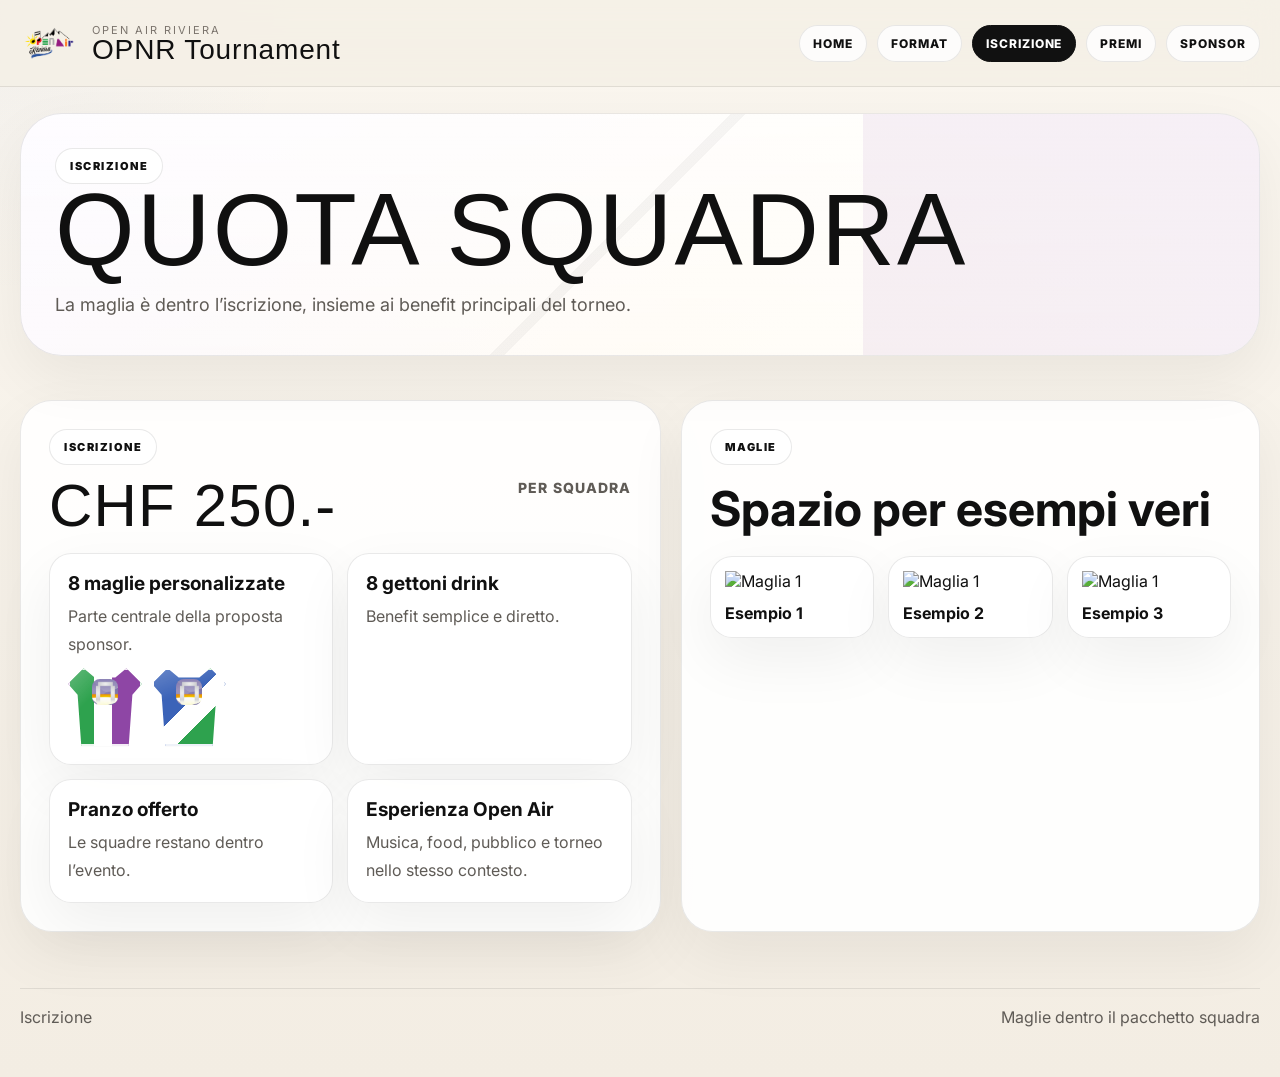
==== iscrizione.html @ 982b8d22 "first commit" ====
<!DOCTYPE html>
<html lang="it">
<head>
  <meta charset="UTF-8">
  <meta name="viewport" content="width=device-width, initial-scale=1.0">
  <title>Iscrizione — OPNR Riviera Tournament</title>
  <link rel="preconnect" href="https://fonts.googleapis.com">
  <link rel="preconnect" href="https://fonts.gstatic.com" crossorigin>
  <link href="https://fonts.googleapis.com/css2?family=Inter:wght@400;500;600;700;800;900&display=swap" rel="stylesheet">
  <link rel="stylesheet" href="styles.css">
</head>
<body>
<header class="site-header">
  <div class="container nav">
    <a class="brand" href="index.html">
      <img src="Logo_def_OAR_WA_edited.png" alt="Open Air Riviera logo">
      <div><small>Open Air Riviera</small><strong>OPNR Tournament</strong></div>
    </a>
    <nav class="menu"><a href="index.html">Home</a><a href="format.html">Format</a><a href="iscrizione.html" class="is-current">Iscrizione</a><a href="premi.html">Premi</a><a href="sponsor.html">Sponsor</a></nav>
    <button class="menu-toggle" id="menuToggle" aria-label="Apri menu"><span></span><span></span></button>
  </div>
  <div class="mobile-menu" id="mobileMenu"><a href="index.html">Home</a>
<a href="format.html">Format</a>
<a href="iscrizione.html">Iscrizione</a>
<a href="premi.html">Premi</a>
<a href="sponsor.html">Sponsor</a></div>
</header>
<main>
<section class="page-hero">
  <div class="container"><div class="hero-shell"><div class="hero-grid"><div><div class="eyebrow">Iscrizione</div><h1>Quota squadra</h1><p>La maglia è dentro l’iscrizione, insieme ai benefit principali del torneo.</p></div></div></div></div>
</section>
<section class="section">
  <div class="container two-col">
    <article class="card-large">
      <div class="eyebrow">Iscrizione</div>
      <div class="price-row"><h2>CHF 250.-</h2><span>per squadra</span></div>
      <div class="included-grid">
        <div class="included"><strong>8 maglie personalizzate</strong><span>Parte centrale della proposta sponsor.</span><div class="shirt-row"><div class="shirt shirt-a"></div><div class="shirt shirt-b"></div></div></div>
        <div class="included"><strong>8 gettoni drink</strong><span>Benefit semplice e diretto.</span></div>
        <div class="included"><strong>Pranzo offerto</strong><span>Le squadre restano dentro l’evento.</span></div>
        <div class="included"><strong>Esperienza Open Air</strong><span>Musica, food, pubblico e torneo nello stesso contesto.</span></div>
      </div>
    </article>
    <article class="card-large">
      <div class="eyebrow">Maglie</div>
      <h2 class="sub-title">Spazio per esempi veri</h2>
      <div class="mockups">
        <div class="mockup">
		  <img src="images/maglia1.png" alt="Maglia 1">
		  <strong>Esempio 1</strong>
		</div>
        <div class="mockup">
		  <img src="images/maglia2.png" alt="Maglia 1">
		  <strong>Esempio 2</strong>
		</div>
		<div class="mockup">
		  <img src="images/maglia3.png" alt="Maglia 1">
		  <strong>Esempio 3</strong>
		</div>
      </div>
    </article>
  </div>
</section>
</main>
<footer class="footer"><div class="container footer-line"><div>Iscrizione</div><div>Maglie dentro il pacchetto squadra</div></div></footer>
<script src="script.js"></script>
</body>
</html>
---- styles.css ----
:root{
  --bg:#f4efe6;
  --paper:#fffdf8;
  --paper-2:#f7f1e7;
  --ink:#101010;
  --muted:#5f5b56;
  --green:#2ea24e;
  --purple:#8e46a5;
  --orange:#ef8a2d;
  --blue:#3b63b8;
  --gold:#efc35f;
  --line:rgba(16,16,16,.09);
  --line-strong:rgba(16,16,16,.15);
  --shadow:0 22px 60px rgba(0,0,0,.06);
  --radius-xl:34px;
  --radius-lg:26px;
  --radius-md:18px;
  --max:1320px;
  --headline: Impact, Haettenschweiler, "Arial Narrow Bold", sans-serif;
  --body: Inter, system-ui, sans-serif;
}
*{box-sizing:border-box}
html{scroll-behavior:smooth}
body{
  margin:0;
  font-family:var(--body);
  color:var(--ink);
  background:
    radial-gradient(circle at top left, rgba(59,99,184,.04), transparent 18%),
    linear-gradient(180deg,#faf6ef 0%, #f3ede3 100%);
}
a{text-decoration:none;color:inherit}
img{display:block;max-width:100%}
.container{width:min(var(--max), calc(100% - 40px));margin:0 auto}

.site-header{
  position:sticky;
  top:0;
  z-index:90;
  backdrop-filter:blur(16px);
  background:rgba(244,239,230,.82);
  border-bottom:1px solid var(--line);
}
.nav{
  display:flex;
  align-items:center;
  justify-content:space-between;
  gap:18px;
  padding:14px 0;
}
.brand{
  display:flex;
  align-items:center;
  gap:14px;
}
.brand img{
  width:58px;height:58px;object-fit:contain;
}
.brand small{
  display:block;
  font-size:11px;
  letter-spacing:.18em;
  text-transform:uppercase;
  color:#7b746d;
}
.brand strong{
  display:block;
  font-family:var(--headline);
  font-weight:400;
  font-size:28px;
  line-height:.92;
  letter-spacing:.03em;
}
.menu{
  display:flex;
  gap:10px;
  flex-wrap:wrap;
}
.menu a{
  padding:10px 13px;
  border-radius:999px;
  border:1px solid var(--line);
  background:rgba(255,255,255,.82);
  font-size:12px;
  font-weight:800;
  text-transform:uppercase;
  letter-spacing:.08em;
}
.menu a.is-current{
  background:#111;
  color:#fff;
  border-color:#111;
}
.menu-toggle{
  display:none;
  width:48px;height:48px;
  border-radius:14px;
  border:1px solid var(--line);
  background:#fff;
  align-items:center;justify-content:center;flex-direction:column;gap:5px;
}
.menu-toggle span{display:block;width:18px;height:2px;background:#111}
.mobile-menu{
  display:none;
  background:rgba(244,239,230,.96);
  border-top:1px solid var(--line);
}
.mobile-menu a{
  display:block;
  padding:14px 20px;
  border-bottom:1px solid var(--line);
  font-weight:700;
}
.mobile-menu.is-open{display:block}

.hero{
  padding:30px 0 24px;
}
.hero-shell{
  position:relative;
  overflow:hidden;
  border-radius:42px;
  border:1px solid var(--line);
  background:
    linear-gradient(180deg, rgba(255,255,255,.84), rgba(255,255,255,.58)),
    linear-gradient(135deg, #f7f0ff 0%, #fff8ea 58%, #fffdf8 100%);
  box-shadow:var(--shadow);
}
.hero-shell::before{
  content:"";
  position:absolute;
  inset:0;
  background:
    linear-gradient(135deg, transparent 0 48%, rgba(16,16,16,.04) 48% 49%, transparent 49% 100%),
    linear-gradient(90deg, transparent 0 68%, rgba(142,70,165,.08) 68% 100%);
  pointer-events:none;
}
.hero-grid{
  position:relative;
  z-index:2;
  display:grid;
  grid-template-columns:1.08fr .92fr;
  gap:24px;
  padding:38px;
}
.eyebrow{
  display:inline-flex;
  align-items:center;
  gap:10px;
  padding:10px 14px;
  border-radius:999px;
  background:#fff;
  border:1px solid var(--line);
  font-size:11px;
  font-weight:900;
  text-transform:uppercase;
  letter-spacing:.14em;
}
.hero-copy h1,
.page-hero h1,
.section-head h2,
.card-title,
.price-row h2,
.prize-col h3,
.partner-card h3,
.feature-card h3,
.format-card h3,
.info-card h3,
.visibility-card h3{
  margin:0;
  font-family:var(--headline);
  font-weight:400;
  text-transform:uppercase;
  line-height:.9;
  letter-spacing:.02em;
}
.hero-copy h1{
  margin:18px 0 16px;
  font-size:clamp(74px, 9vw, 150px);
}
.hero-copy h1 span{
  display:block;
  color:var(--purple);
}
.hero-copy p,
.page-hero p,
.section-head p,
.feature-card p,
.info-card p,
.partner-card p,
.visibility-card p,
.included span,
.prize-item span,
.text-block p{
  margin:0;
  color:var(--muted);
  line-height:1.72;
}
.hero-copy p{max-width:710px;font-size:18px}
.hero-actions{
  display:flex;
  gap:12px;
  flex-wrap:wrap;
  margin:24px 0;
}
.btn{
  display:inline-flex;
  align-items:center;
  justify-content:center;
  padding:14px 18px;
  border-radius:999px;
  font-size:13px;
  font-weight:900;
  text-transform:uppercase;
  letter-spacing:.08em;
}
.btn-primary{background:#111;color:#fff}
.btn-secondary{background:#fff;border:1px solid var(--line-strong)}
.stats{
  display:grid;
  grid-template-columns:repeat(3,1fr);
  gap:14px;
  max-width:760px;
}
.stat,
.info-card,
.feature-card,
.format-card,
.card-large,
.included,
.mockup,
.prize-col,
.prize-item,
.partner-card,
.visibility-card,
.match,
.text-block{
  background:rgba(255,255,255,.9);
  border:1px solid var(--line);
  box-shadow:var(--shadow);
}
.stat{
  border-radius:22px;
  padding:18px;
}
.stat strong{
  display:block;
  font-size:32px;
  line-height:1;
  margin-bottom:8px;
}
.stat span{
  display:block;
  font-size:14px;
  color:var(--muted);
  line-height:1.45;
}
.hero-side{
  display:grid;
  gap:18px;
}
.info-card{
  border-radius:28px;
  padding:22px;
}
.info-card small,
.format-card small,
.partner-card small{
  display:block;
  margin-bottom:8px;
  font-size:11px;
  font-weight:900;
  text-transform:uppercase;
  letter-spacing:.14em;
  color:#79736d;
}
.info-card h3{font-size:40px;margin:0 0 8px}

.section{
  padding:26px 0;
}
.section-alt{
  background:linear-gradient(180deg, rgba(255,255,255,.16), rgba(255,255,255,0));
}
.section-head{
  display:flex;
  align-items:flex-end;
  justify-content:space-between;
  gap:20px;
  margin-bottom:20px;
}
.section-head h2{font-size:64px}
.section-head p{max-width:660px}

.page-hero{
  padding:26px 0 18px;
}
.page-hero .hero-grid{
  grid-template-columns:1fr;
  padding:34px;
}
.page-hero h1{
  font-size:clamp(58px, 8vw, 118px);
}
.page-hero p{
  max-width:860px;
  margin-top:14px;
  font-size:18px;
}

.concept-grid{
  display:grid;
  grid-template-columns:repeat(3,1fr);
  gap:16px;
}
.feature-card{
  border-radius:26px;
  padding:22px;
}
.feature-card h3{font-size:34px;margin:0 0 8px}

.format-flow{
  display:grid;
  grid-template-columns:1fr auto 1fr;
  gap:18px;
  align-items:center;
}
.format-card{
  border-radius:28px;
  padding:24px;
}
.format-card h3{font-size:40px;margin:0 0 12px}
.format-card ul,
.partner-list{
  list-style:none;
  padding:0;
  margin:0;
  display:grid;
  gap:8px;
}
.format-card li,
.mini-box,
.partner-list li,
.team{
  padding:10px 12px;
  border-radius:12px;
  background:var(--paper-soft);
  font-size:14px;
}
.split-marker{
  display:inline-flex;
  align-items:center;
  justify-content:center;
  padding:12px 14px;
  border-radius:999px;
  background:#111;
  color:#fff;
  font-size:12px;
  font-weight:900;
  text-transform:uppercase;
  letter-spacing:.08em;
}
.phase-two{
  display:grid;
  grid-template-columns:1fr 1fr;
  gap:18px;
  margin-top:18px;
}
.phase-box{
  border-radius:28px;
  padding:22px;
  background:#fff;
  border:1px solid var(--line);
  box-shadow:var(--shadow);
}
.phase-box.gold{box-shadow:inset 0 0 0 2px rgba(240,194,95,.28), var(--shadow)}
.phase-box.silver{box-shadow:inset 0 0 0 2px rgba(59,99,184,.15), var(--shadow)}
.phase-box small{
  display:block;
  margin-bottom:8px;
  font-size:11px;
  font-weight:900;
  text-transform:uppercase;
  letter-spacing:.14em;
  color:#79736d;
}
.phase-box h3{
  margin:0 0 12px;
  font-family:var(--headline);
  font-size:46px;
  font-weight:400;
  text-transform:uppercase;
  line-height:.9;
}
.mini-grid{
  display:grid;
  grid-template-columns:1fr 1fr;
  gap:12px;
}
.mini-box strong{
  display:block;
  margin-bottom:6px;
  font-size:22px;
  font-family:var(--headline);
  font-weight:400;
  text-transform:uppercase;
}
.mini-box span{
  color:var(--muted);
  font-size:14px;
}
.text-grid{
  display:grid;
  grid-template-columns:1fr 1fr;
  gap:18px;
  margin-top:18px;
}
.text-block{
  border-radius:28px;
  padding:22px;
}
.text-block h3{
  margin:0 0 8px;
  font-family:var(--headline);
  font-size:42px;
  font-weight:400;
  text-transform:uppercase;
  line-height:.92;
}
.tabs{
  display:flex;
  gap:10px;
  flex-wrap:wrap;
  margin-top:22px;
}
.tab{
  padding:12px 16px;
  border-radius:999px;
  border:1px solid var(--line);
  background:#fff;
  cursor:pointer;
  font-size:12px;
  font-weight:900;
  text-transform:uppercase;
  letter-spacing:.08em;
}
.tab.is-active{
  background:#111;
  color:#fff;
  border-color:#111;
}
.tab-panel{display:none;margin-top:16px}
.tab-panel.is-active{display:block}
.bracket{
  display:grid;
  grid-template-columns:1.3fr .9fr .9fr;
  gap:18px;
  align-items:start;
}
.round{
  display:grid;
  gap:14px;
}
.round h4{
  margin:0 0 12px;
  font-size:12px;
  font-weight:900;
  text-transform:uppercase;
  letter-spacing:.14em;
  color:#706b65;
}
.round.semis{padding-top:54px}
.round.final{padding-top:132px}
.match{
  border-radius:22px;
  padding:14px;
}
.match strong{
  display:block;
  margin-bottom:10px;
  font-size:14px;
  font-weight:900;
  text-transform:uppercase;
  letter-spacing:.08em;
}
.team + .team{margin-top:8px}
.draw-box{
  padding:14px;
  border-radius:16px;
  border:1px solid rgba(142,70,165,.12);
  background:linear-gradient(180deg, rgba(142,70,165,.06), rgba(59,99,184,.04));
  color:var(--muted);
  font-size:13px;
}
.final-match{
  box-shadow:inset 0 0 0 2px rgba(46,162,78,.16), var(--shadow);
}

.two-col{
  display:grid;
  grid-template-columns:1.05fr .95fr;
  gap:20px;
}
.card-large{
  border-radius:32px;
  padding:28px;
}
.price-row{
  display:flex;
  align-items:flex-start;
  justify-content:space-between;
  gap:16px;
  margin-top:14px;
}
.price-row h2{font-size:60px}
.price-row span{
  font-size:14px;
  font-weight:800;
  text-transform:uppercase;
  letter-spacing:.08em;
  color:var(--muted);
}
.included-grid{
  display:grid;
  grid-template-columns:1fr 1fr;
  gap:14px;
  margin-top:20px;
}
.included{
  border-radius:22px;
  padding:18px;
}
.included strong,
.prize-item strong{
  display:block;
  margin-bottom:8px;
  font-size:19px;
}
.shirt-row{
  display:flex;
  gap:10px;
  margin-top:10px;
}
.shirt{
  width:74px;height:78px;position:relative;
  border:2px solid rgba(255,255,255,.9);
  box-shadow:0 10px 18px rgba(0,0,0,.09);
  clip-path:polygon(21% 0,36% 12%,64% 12%,79% 0,100% 20%,87% 34%,82% 100%,18% 100%,13% 34%,0 20%);
}
.shirt-a{
  background:linear-gradient(135deg, rgba(255,255,255,.24), transparent 34%), linear-gradient(90deg, var(--green) 0 34%, #fff 34% 60%, var(--purple) 60% 100%);
}
.shirt-b{
  background:linear-gradient(160deg, rgba(255,255,255,.22), transparent 34%), linear-gradient(135deg, var(--blue) 0 46%, #fff 46% 68%, var(--green) 68% 100%);
}
.shirt::after{
  content:"";
  position:absolute;
  left:50%;
  top:9px;
  transform:translateX(-50%);
  width:26px;
  height:26px;
  background:url('24dde44e-f895-4fc1-8870-c270201fd8a5.png') center/cover no-repeat;
  border-radius:8px;
}
.sub-title{
  margin:14px 0 18px;
  font-size:48px;
}
.mockups{
  display:grid;
  grid-template-columns:repeat(3,1fr);
  gap:14px;
}
.mockup{
  border-radius:22px;
  padding:14px;
}
.placeholder{
  aspect-ratio:4/5;
  display:flex;
  align-items:center;
  justify-content:center;
  border-radius:16px;
  border:2px dashed rgba(16,16,16,.14);
  background:var(--paper-soft);
  color:#7a746d;
  font-weight:800;
}
.mockup strong{
  display:block;
  margin-top:12px;
  font-size:16px;
}

.prize-grid{
  display:grid;
  grid-template-columns:repeat(3,1fr);
  gap:16px;
}
.prize-col{
  border-radius:28px;
  padding:22px;
}
.prize-col h3{
  font-size:36px;
  margin:0 0 14px;
}
.prize-col.special{
  box-shadow:inset 0 0 0 2px rgba(142,70,165,.14), var(--shadow);
}
.prize-item{
  border-radius:22px;
  padding:18px;
  background:#fff;
  border:1px solid var(--line);
}
.prize-item + .prize-item{margin-top:12px}
.prize-item.focus{
  box-shadow:inset 0 0 0 2px rgba(59,99,184,.14);
}

.visibility-layout{
  display:grid;
  grid-template-columns:300px 1fr;
  gap:18px;
}
.visibility-nav{
  display:grid;
  gap:12px;
}
.vis-btn{
  padding:18px;
  border-radius:20px;
  border:1px solid var(--line);
  background:#fff;
  cursor:pointer;
  text-align:left;
  font-weight:900;
  text-transform:uppercase;
  letter-spacing:.06em;
}
.vis-btn.is-active{
  background:#111;
  color:#fff;
  border-color:#111;
}
.vis-panel{
  display:none;
}
.vis-panel.is-active{
  display:block;
}
.visibility-card{
  border-radius:30px;
  padding:28px;
}
.visibility-card h3{font-size:48px}

.partner-highlight{
  border-radius:32px;
  padding:26px;
  margin-bottom:18px;
  background:linear-gradient(135deg, rgba(255,255,255,.94), rgba(255,255,255,.84));
  border:1px solid var(--line);
  box-shadow:var(--shadow);
}
.partner-highlight h3{
  margin:14px 0 10px;
  font-family:var(--headline);
  font-size:56px;
  font-weight:400;
  text-transform:uppercase;
  line-height:.9;
}
.partner-layout{
  display:grid;
  grid-template-columns:repeat(3,1fr);
  gap:16px;
}
.partner-card{
  border-radius:28px;
  padding:22px;
}
.partner-card h3{
  font-size:34px;
  margin:0 0 10px;
}
.footer{
  padding:30px 0 50px;
  color:var(--muted);
}
.footer-line{
  display:flex;
  justify-content:space-between;
  gap:20px;
  flex-wrap:wrap;
  border-top:1px solid var(--line);
  padding-top:18px;
}

@media (max-width:1100px){
  .hero-grid,
  .two-col,
  .visibility-layout,
  .partner-layout{
    grid-template-columns:1fr;
  }
  .concept-grid,
  .phase-two,
  .included-grid,
  .mockups,
  .prize-grid,
  .text-grid{
    grid-template-columns:repeat(2,1fr);
  }
  .bracket{
    grid-template-columns:1fr;
  }
  .round.semis,
  .round.final{
    padding-top:0;
  }
}
@media (max-width:820px){
  .menu{display:none}
  .menu-toggle{display:flex}
  .hero-grid,
  .stats,
  .concept-grid,
  .phase-two,
  .two-col,
  .included-grid,
  .mockups,
  .prize-grid,
  .text-grid{
    grid-template-columns:1fr;
  }
  .format-flow{
    grid-template-columns:1fr;
  }
  .section-head{
    flex-direction:column;
    align-items:flex-start;
  }
  .section-head h2{font-size:48px}
  .hero-copy h1{font-size:72px}
}


/* V7 home full-screen hero */
.home-hero{
  min-height:calc(100vh - 87px);
  display:flex;
  align-items:center;
}
.home-hero .hero-shell{
  min-height:calc(100vh - 140px);
}
.home-hero .hero-shell::after{
  content:"";
  position:absolute;
  inset:0;
  background:
    radial-gradient(circle at 14% 16%, rgba(46,162,78,.16), transparent 24%),
    radial-gradient(circle at 82% 18%, rgba(142,70,165,.16), transparent 22%),
    radial-gradient(circle at 70% 72%, rgba(59,99,184,.14), transparent 24%),
    radial-gradient(circle at 40% 86%, rgba(239,138,45,.16), transparent 24%);
  pointer-events:none;
}
.home-hero .hero-grid{
  min-height:calc(100vh - 140px);
  align-items:center;
}
.home-hero .hero-copy h1{
  font-size:clamp(96px, 12vw, 184px);
  max-width:980px;
}
.home-hero .hero-copy p{
  font-size:20px;
  max-width:760px;
}
.home-hero .hero-side{
  align-self:center;
}
.highlight-line{
  margin-top:18px;
  display:flex;
  gap:10px;
  flex-wrap:wrap;
}
.highlight-pill{
  padding:10px 12px;
  border-radius:999px;
  background:rgba(255,255,255,.86);
  border:1px solid var(--line);
  font-size:12px;
  font-weight:800;
  text-transform:uppercase;
  letter-spacing:.08em;
}
.home-hero .info-card{
  backdrop-filter:blur(8px);
  background:rgba(255,255,255,.84);
}
.home-hero .info-card.primary{
  background:linear-gradient(135deg, rgba(255,255,255,.96), rgba(255,255,255,.86));
  box-shadow:inset 0 0 0 2px rgba(142,70,165,.10), var(--shadow);
}
.section-slab{
  padding:10px 0 26px;
}

/* Better bracket visuals restored */
.tab-panel .bracket{
  margin-top:8px;
}
.match{
  position:relative;
  overflow:hidden;
}
.match::before{
  content:"";
  position:absolute;
  inset:0 auto 0 0;
  width:6px;
  background:linear-gradient(180deg,var(--green), var(--purple), var(--blue));
  opacity:.9;
}
.match.final-match::before{
  background:linear-gradient(180deg,var(--gold), var(--orange));
}
.round h4{
  display:inline-flex;
  width:max-content;
  padding:8px 10px;
  border-radius:999px;
  background:#fff;
  border:1px solid var(--line);
}
.draw-box{
  background:linear-gradient(180deg, rgba(142,70,165,.08), rgba(59,99,184,.06));
  border:1px solid rgba(142,70,165,.16);
}
.tab-panel.is-active{
  animation:fadeUp .28s ease;
}
@keyframes fadeUp{
  from{opacity:0;transform:translateY(8px)}
  to{opacity:1;transform:translateY(0)}
}
.bracket-wrap{
  padding:18px;
  border-radius:30px;
  background:rgba(255,255,255,.58);
  border:1px solid var(--line);
  box-shadow:var(--shadow);
}
@media (max-width:820px){
  .home-hero{
    min-height:auto;
  }
  .home-hero .hero-shell,
  .home-hero .hero-grid{
    min-height:auto;
  }
  .home-hero .hero-copy h1{
    font-size:86px;
  }
  .home-hero .hero-copy p{
    font-size:18px;
  }
}
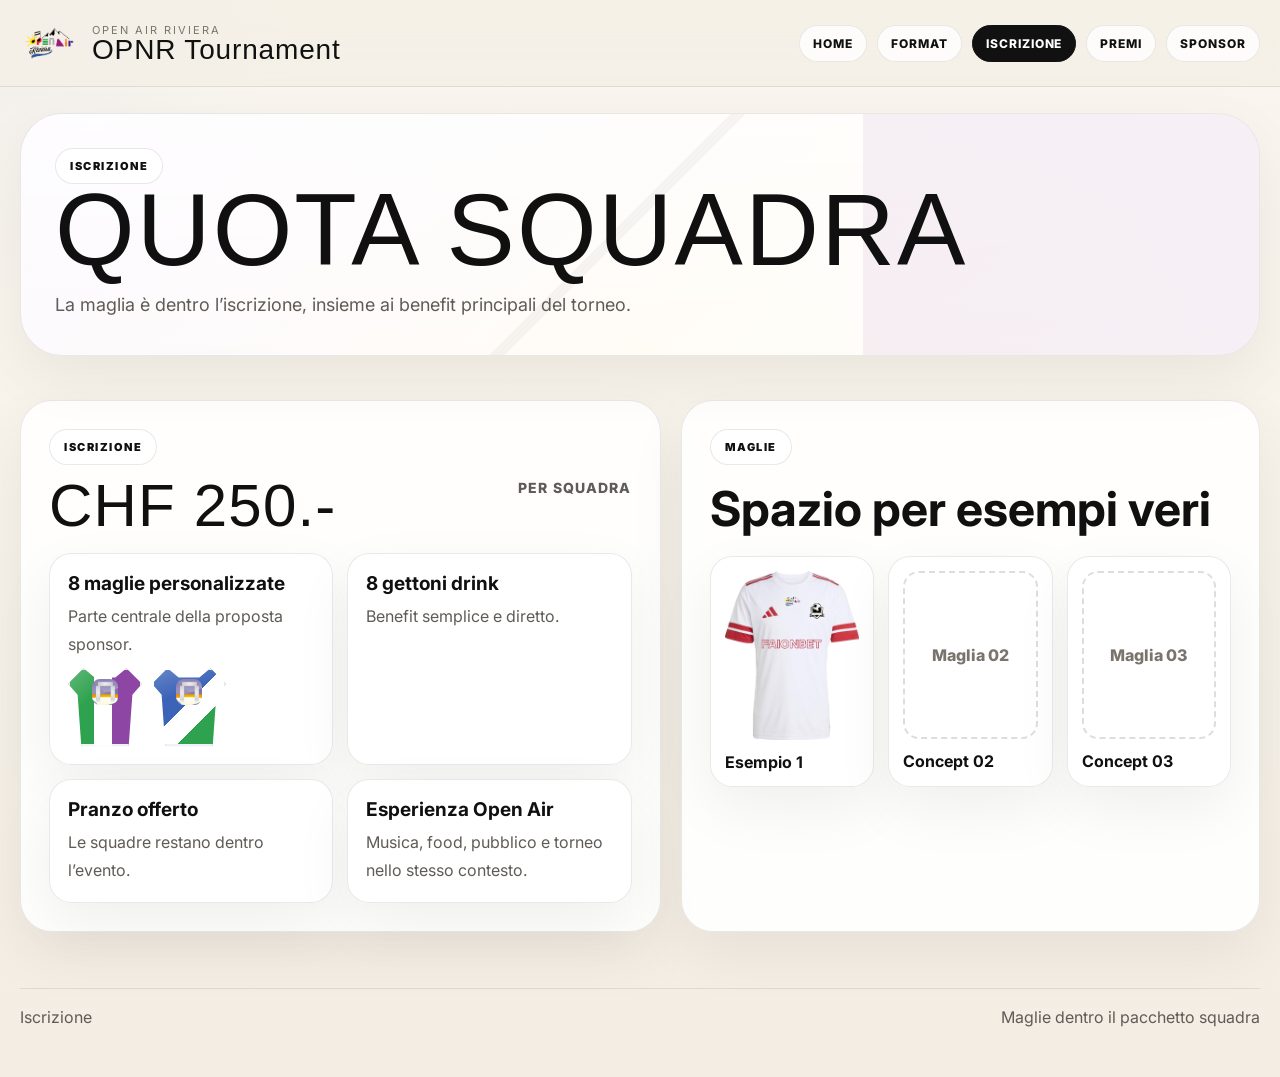
==== commit 95d0ef4e: "V 0.1.2" ====
--- a/iscrizione.html
+++ b/iscrizione.html
@@ -49,14 +49,8 @@
 		  <img src="images/maglia1.png" alt="Maglia 1">
 		  <strong>Esempio 1</strong>
 		</div>
-        <div class="mockup">
-		  <img src="images/maglia2.png" alt="Maglia 1">
-		  <strong>Esempio 2</strong>
-		</div>
-		<div class="mockup">
-		  <img src="images/maglia3.png" alt="Maglia 1">
-		  <strong>Esempio 3</strong>
-		</div>
+        <div class="mockup"><div class="placeholder">Maglia 02</div><strong>Concept 02</strong></div>
+        <div class="mockup"><div class="placeholder">Maglia 03</div><strong>Concept 03</strong></div>
       </div>
     </article>
   </div>
--- a/styles.css
+++ b/styles.css
@@ -873,3 +873,66 @@
     font-size:18px;
   }
 }
+
+
+/* --- Mobile optimization v8 --- */
+@media (max-width: 820px){
+  body{overflow-x:hidden}
+  .container{width:min(var(--max), calc(100% - 24px))}
+  .hero{padding:16px 0 18px}
+  .hero-shell{border-radius:28px}
+  .hero-grid,.page-hero .hero-grid{padding:22px 16px 18px;gap:16px}
+  .eyebrow{padding:8px 11px;font-size:10px;letter-spacing:.1em}
+  .hero-copy h1{font-size:54px !important;line-height:.9;margin:12px 0 12px}
+  .page-hero h1{font-size:50px !important;line-height:.92}
+  .hero-copy p,.page-hero p{font-size:16px !important;line-height:1.6}
+  .hero-actions{display:grid;grid-template-columns:1fr;gap:10px;margin:18px 0}
+  .btn{width:100%;min-height:48px}
+  .stats{grid-template-columns:1fr;gap:10px;max-width:none}
+  .stat{padding:14px;border-radius:18px}
+  .stat strong{font-size:26px}
+  .info-card,.feature-card,.format-card,.phase-box,.text-block,.card-large,.prize-col,.partner-card,.visibility-card,.match{border-radius:18px}
+  .info-card h3,.feature-card h3,.format-card h3,.text-block h3,.partner-card h3,.visibility-card h3{font-size:28px}
+  .section{padding:18px 0}
+  .section-head{gap:10px;margin-bottom:14px}
+  .section-head h2{font-size:38px !important;line-height:.95}
+  .section-head p{font-size:15px;line-height:1.55}
+  .format-flow{gap:12px}
+  .split-marker{width:max-content}
+  .phase-two,.text-grid,.included-grid,.mockups,.prize-grid,.partner-layout,.visibility-layout{gap:12px}
+  .mini-grid{grid-template-columns:1fr;gap:10px}
+  .price-row{flex-direction:column;gap:8px}
+  .price-row h2{font-size:46px}
+  .sub-title{font-size:34px;margin:12px 0 14px}
+  .mockup{padding:12px}
+  .tab-panel{margin-top:12px}
+  .bracket-wrap{
+    padding:12px;border-radius:20px;overflow-x:auto;-webkit-overflow-scrolling:touch
+  }
+  .bracket{
+    display:flex !important;gap:12px;align-items:flex-start;min-width:980px
+  }
+  .round{min-width:300px;flex:0 0 300px}
+  .round h4{position:sticky;top:0;z-index:1}
+  .round.semis,.round.final{padding-top:0 !important}
+  .match{padding:12px}
+  .match strong{font-size:13px}
+  .team{font-size:13px;padding:9px 10px}
+  .draw-box{font-size:12px;line-height:1.45}
+  .tabs{gap:8px}
+  .tab{flex:1 1 0;min-width:0;text-align:center;padding:11px 12px;font-size:11px}
+  .prize-col h3{font-size:30px}
+  .partner-highlight h3{font-size:40px}
+  .footer{padding:20px 0 36px}
+  .footer-line{gap:8px;font-size:14px}
+}
+@media (max-width: 420px){
+  .hero-copy h1{font-size:46px !important}
+  .page-hero h1{font-size:42px !important}
+  .section-head h2{font-size:34px !important}
+  .price-row h2{font-size:40px}
+  .info-card h3,.feature-card h3,.format-card h3,.text-block h3,.partner-card h3,.visibility-card h3,.prize-col h3{font-size:26px}
+  .partner-highlight h3{font-size:34px}
+  .bracket{min-width:920px}
+  .round{min-width:280px;flex-basis:280px}
+}
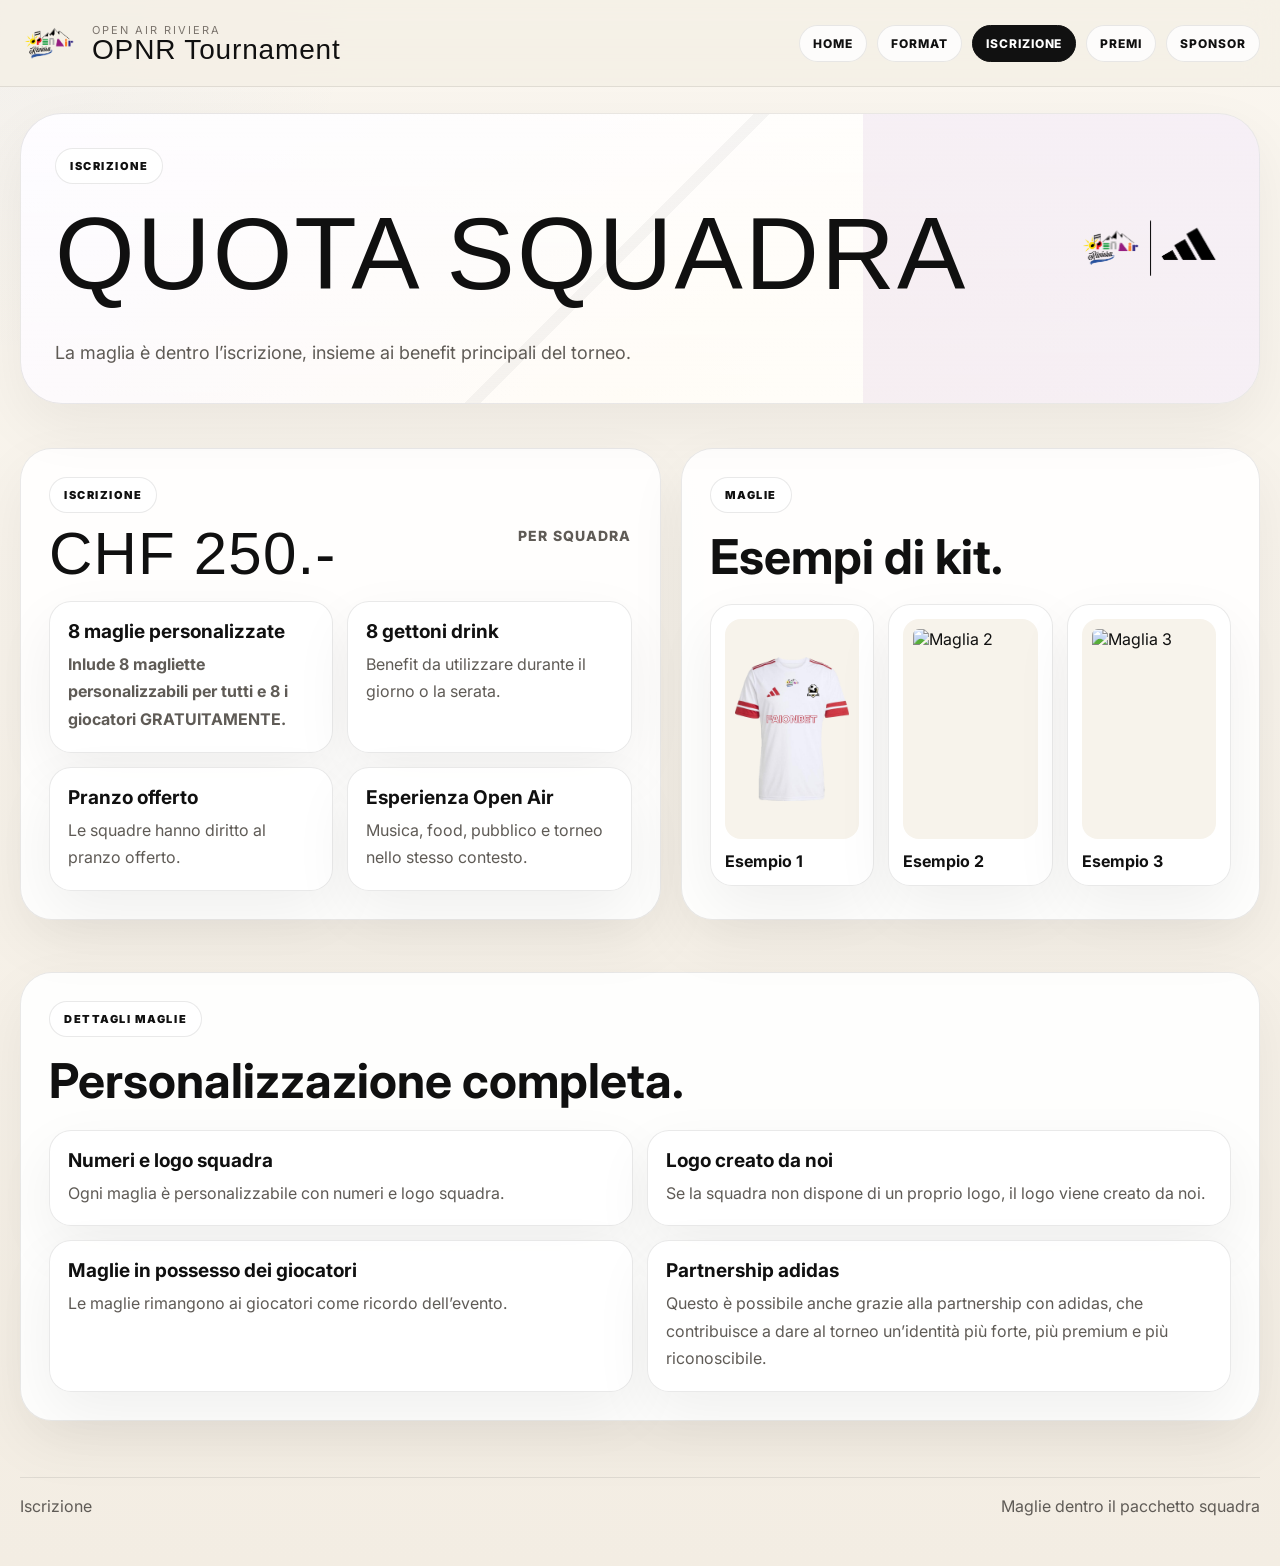
==== commit bf4fcc30: "V 0.2" ====
--- a/iscrizione.html
+++ b/iscrizione.html
@@ -27,7 +27,22 @@
 </header>
 <main>
 <section class="page-hero">
-  <div class="container"><div class="hero-shell"><div class="hero-grid"><div><div class="eyebrow">Iscrizione</div><h1>Quota squadra</h1><p>La maglia è dentro l’iscrizione, insieme ai benefit principali del torneo.</p></div></div></div></div>
+  <div class="container">
+    <div class="hero-shell">
+      <div class="hero-grid hero-grid-iscrizione">
+		<div>
+		  <div class="eyebrow">Iscrizione</div>
+
+		  <div class="title-row">
+			<h1>Quota squadra</h1>
+			<img src="opnr_x_adidas.png" alt="OPNR x adidas" class="title-logo">
+		  </div>
+
+		  <p>La maglia è dentro l’iscrizione, insieme ai benefit principali del torneo.</p>
+		</div>
+      </div>
+    </div>
+  </div>
 </section>
 <section class="section">
   <div class="container two-col">
@@ -35,27 +50,235 @@
       <div class="eyebrow">Iscrizione</div>
       <div class="price-row"><h2>CHF 250.-</h2><span>per squadra</span></div>
       <div class="included-grid">
-        <div class="included"><strong>8 maglie personalizzate</strong><span>Parte centrale della proposta sponsor.</span><div class="shirt-row"><div class="shirt shirt-a"></div><div class="shirt shirt-b"></div></div></div>
-        <div class="included"><strong>8 gettoni drink</strong><span>Benefit semplice e diretto.</span></div>
-        <div class="included"><strong>Pranzo offerto</strong><span>Le squadre restano dentro l’evento.</span></div>
+        <div class="included"><strong>8 maglie personalizzate</strong><span><b>Inlude 8 magliette personalizzabili per tutti e 8 i giocatori GRATUITAMENTE.</b></span></div>
+        <div class="included"><strong>8 gettoni drink</strong><span>Benefit da utilizzare durante il giorno o la serata.</span></div>
+        <div class="included"><strong>Pranzo offerto</strong><span>Le squadre hanno diritto al pranzo offerto.</span></div>
         <div class="included"><strong>Esperienza Open Air</strong><span>Musica, food, pubblico e torneo nello stesso contesto.</span></div>
       </div>
     </article>
     <article class="card-large">
       <div class="eyebrow">Maglie</div>
-      <h2 class="sub-title">Spazio per esempi veri</h2>
+      <h2 class="sub-title">Esempi di kit.</h2>
       <div class="mockups">
         <div class="mockup">
 		  <img src="images/maglia1.png" alt="Maglia 1">
 		  <strong>Esempio 1</strong>
 		</div>
-        <div class="mockup"><div class="placeholder">Maglia 02</div><strong>Concept 02</strong></div>
-        <div class="mockup"><div class="placeholder">Maglia 03</div><strong>Concept 03</strong></div>
+        <div class="mockup">
+		  <img src="images/maglia2.png" alt="Maglia 2">
+		  <strong>Esempio 2</strong>
+		</div>
+		        <div class="mockup">
+		  <img src="images/maglia3.png" alt="Maglia 3">
+		  <strong>Esempio 3</strong>
+		</div>
+      </div>
+    </article>
+  </div>
+</section>
+<section class="section">
+  <div class="container">
+    <article class="card-large">
+      <div class="eyebrow">Dettagli maglie</div>
+      <h2 class="sub-title">Personalizzazione completa.</h2>
+
+      <div class="included-grid">
+        <div class="included">
+          <strong>Numeri e logo squadra</strong>
+          <span>
+            Ogni maglia è personalizzabile con numeri e logo squadra.
+          </span>
+        </div>
+
+        <div class="included">
+          <strong>Logo creato da noi</strong>
+          <span>
+            Se la squadra non dispone di un proprio logo, il logo viene creato da noi.
+          </span>
+        </div>
+
+        <div class="included">
+          <strong>Maglie in possesso dei giocatori</strong>
+          <span>
+            Le maglie rimangono ai giocatori come ricordo dell’evento.
+          </span>
+        </div>
+
+        <div class="included">
+          <strong>Partnership adidas</strong>
+          <span>
+            Questo è possibile anche grazie alla partnership con adidas, che contribuisce a dare
+            al torneo un’identità più forte, più premium e più riconoscibile.
+          </span>
+        </div>
       </div>
     </article>
   </div>
 </section>
 </main>
+<style>
+.hero-grid-iscrizione{
+  grid-template-columns: 1.1fr 0.9fr;
+  align-items: center;
+}
+
+.hero-side-image{
+  display:flex;
+  align-items:center;
+  justify-content:center;
+  height:100%;
+}
+
+.hero-side-image img{
+  width:100%;
+  max-width:420px;
+  height:auto;
+  object-fit:contain;
+  display:block;
+}
+
+.mockup img{
+  width:100%;
+  height:220px;
+  object-fit:contain;
+  border-radius:16px;
+  background:#f7f3eb;
+  padding:10px;
+}
+
+@media (max-width: 820px){
+  .hero-grid-iscrizione{
+    grid-template-columns:1fr;
+  }
+
+  .hero-side-image{
+    margin-top:10px;
+  }
+
+  .hero-side-image img{
+    max-width:100%;
+  }
+
+  .mockup img{
+    height:180px;
+  }
+}
+.title-row{
+  display:flex;
+  align-items:center;
+  justify-content:space-between;
+  gap:20px;
+  flex-wrap:wrap;
+}
+
+.title-logo{
+  height:240px;  
+  width:auto;
+  object-fit:contain;
+}
+
+@media (max-width: 820px){
+  .title-row{
+    flex-direction:column;
+    align-items:flex-start;
+    gap:10px;
+  }
+
+  .title-logo{
+    height:90px;
+  }
+}
+/* HERO ISCRIZIONE MOBILE OTTIMIZZATA */
+@media (max-width: 820px){
+
+  .title-row{
+    flex-direction:row;            /* 👈 resta affiancato */
+    align-items:center;
+    justify-content:space-between;
+    gap:12px;
+  }
+
+  .hero-copy h1,
+  .page-hero h1{
+    font-size:38px !important;     /* 👈 più piccolo */
+    line-height:0.95;
+  }
+
+  .page-hero p{
+    font-size:14px !important;     /* 👈 più compatto */
+    line-height:1.5;
+    max-width:260px;               /* 👈 non invade il logo */
+  }
+
+  .title-logo{
+    height:80px;                  /* 👈 resta grande ma gestibile */
+  }
+
+  .hero-grid{
+    gap:10px;
+  }
+
+  .hero-shell{
+    padding:4px;                  /* 👈 compatta il box */
+  }
+}
+
+/* BLOCCO TITOLO + LOGO */
+.title-row{
+  display:flex;
+  align-items:center;
+  justify-content:space-between;
+  gap:20px;
+  flex-wrap:nowrap;
+}
+
+.title-row h1{
+  margin:0;
+  flex:1 1 auto;
+  min-width:0;
+}
+
+.title-logo{
+  display:block;
+  flex:0 0 auto;
+  height:140px;
+  width:auto;
+  object-fit:contain;
+}
+
+/* MOBILE */
+@media (max-width: 820px){
+  .title-row{
+    display:flex !important;
+    flex-direction:row !important;
+    align-items:center !important;
+    justify-content:space-between !important;
+    flex-wrap:nowrap !important;
+    gap:10px !important;
+  }
+
+  .title-row h1{
+    font-size:34px !important;
+    line-height:0.95 !important;
+    margin:0 !important;
+    flex:1 1 auto !important;
+    min-width:0 !important;
+  }
+
+  .title-logo{
+    height:72px !important;
+    width:auto !important;
+    flex:0 0 auto !important;
+  }
+
+  .page-hero p{
+    font-size:14px !important;
+    line-height:1.45 !important;
+    max-width:none !important;
+    margin-top:10px !important;
+  }
+}
+</style>
 <footer class="footer"><div class="container footer-line"><div>Iscrizione</div><div>Maglie dentro il pacchetto squadra</div></div></footer>
 <script src="script.js"></script>
 </body>
--- a/styles.css
+++ b/styles.css
@@ -33,7 +33,6 @@
 a{text-decoration:none;color:inherit}
 img{display:block;max-width:100%}
 .container{width:min(var(--max), calc(100% - 40px));margin:0 auto}
-
 .site-header{
   position:sticky;
   top:0;
